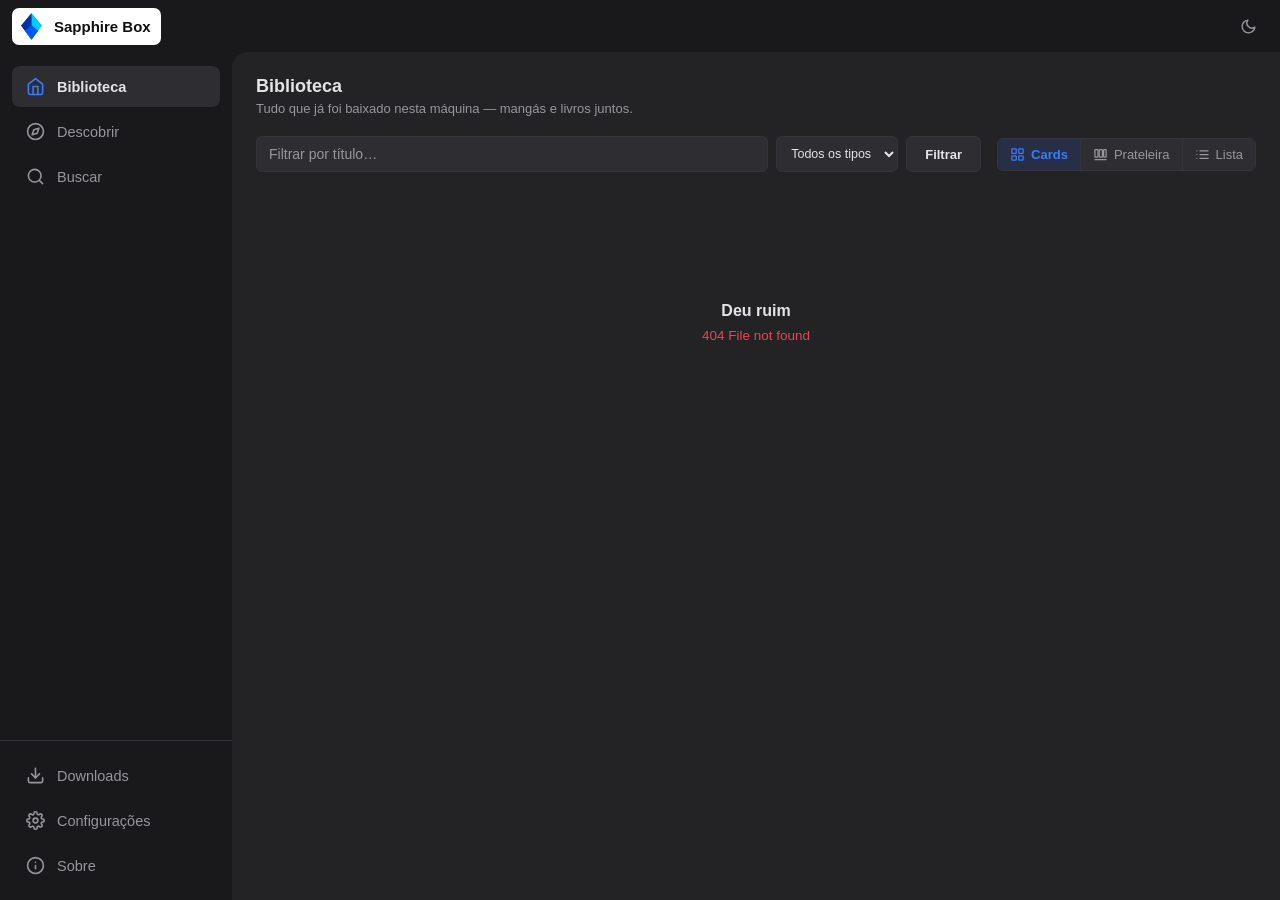
==== android/app/src/main/assets/web/index.html @ 7fe433a6 "feat: novo apk android proprio sem render" ====
<!doctype html>
<html lang="pt-BR">
<head>
<meta charset="utf-8">
<meta name="viewport" content="width=device-width, initial-scale=1">
<title>Sapphire Box</title>
<link rel="icon" type="image/png" href="assets/favicons/sapphire-box-favicon.png">
<link rel="stylesheet" href="styles.css?v=20260911-manual">
<script src="vendor/jszip.min.js"></script>
<script src="vendor/epub.min.js"></script>
<script src="vendor/pdf.min.js"></script>
</head>
<body>
  <div class="shell">
    <header class="topbar">
      <button class="brand" id="brand-home" title="Início">
        <img class="brand-logo" src="assets/sapphire-box.png" alt="" aria-hidden="true">
        <h1 class="brand-name">Sapphire Box</h1>
      </button>
      <div class="spacer"></div>
      <button class="icon-btn" id="theme-toggle" title="Alternar tema">
        <svg viewBox="0 0 24 24" fill="none" stroke="currentColor" stroke-width="2" stroke-linecap="round" stroke-linejoin="round" id="theme-icon"><circle cx="12" cy="12" r="4"/><path d="M12 2v2M12 20v2M4.9 4.9l1.4 1.4M17.7 17.7l1.4 1.4M2 12h2M20 12h2M4.9 19.1l1.4-1.4M17.7 6.3l1.4-1.4"/></svg>
      </button>
    </header>

    <div class="shell-body">
      <aside class="sidebar">
        <nav class="nav">
          <button class="nav-item active" data-view="library">
            <svg viewBox="0 0 24 24" fill="none" stroke="currentColor" stroke-width="2" stroke-linecap="round" stroke-linejoin="round"><path d="M3 9l9-7 9 7v11a2 2 0 0 1-2 2H5a2 2 0 0 1-2-2z"/><path d="M9 22V12h6v10"/></svg>
            Biblioteca
          </button>
          <button class="nav-item" data-view="discover">
            <svg viewBox="0 0 24 24" fill="none" stroke="currentColor" stroke-width="2" stroke-linecap="round" stroke-linejoin="round"><circle cx="12" cy="12" r="10"/><polygon points="16.24 7.76 14.12 14.12 7.76 16.24 9.88 9.88 16.24 7.76"/></svg>
            Descobrir
          </button>
          <button class="nav-item" data-view="search">
            <svg viewBox="0 0 24 24" fill="none" stroke="currentColor" stroke-width="2" stroke-linecap="round" stroke-linejoin="round"><circle cx="11" cy="11" r="8"/><path d="M21 21l-4.3-4.3"/></svg>
            Buscar
          </button>
        </nav>

        <nav class="nav nav-bottom">
          <button class="nav-item" data-view="downloads">
            <svg viewBox="0 0 24 24" fill="none" stroke="currentColor" stroke-width="2" stroke-linecap="round" stroke-linejoin="round"><path d="M21 15v4a2 2 0 0 1-2 2H5a2 2 0 0 1-2-2v-4"/><path d="M7 10l5 5 5-5"/><path d="M12 15V3"/></svg>
            Downloads
          </button>
          <button class="nav-item" data-view="settings">
            <svg viewBox="0 0 24 24" fill="none" stroke="currentColor" stroke-width="2" stroke-linecap="round" stroke-linejoin="round"><circle cx="12" cy="12" r="3"/><path d="M19.4 15a1.65 1.65 0 0 0 .33 1.82l.06.06a2 2 0 1 1-2.83 2.83l-.06-.06a1.65 1.65 0 0 0-1.82-.33 1.65 1.65 0 0 0-1 1.51V21a2 2 0 0 1-4 0v-.09A1.65 1.65 0 0 0 9 19.4a1.65 1.65 0 0 0-1.82.33l-.06.06a2 2 0 1 1-2.83-2.83l.06-.06a1.65 1.65 0 0 0 .33-1.82 1.65 1.65 0 0 0-1.51-1H3a2 2 0 0 1 0-4h.09A1.65 1.65 0 0 0 4.6 9a1.65 1.65 0 0 0-.33-1.82l-.06-.06a2 2 0 1 1 2.83-2.83l.06.06a1.65 1.65 0 0 0 1.82.33H9a1.65 1.65 0 0 0 1-1.51V3a2 2 0 0 1 4 0v.09a1.65 1.65 0 0 0 1 1.51 1.65 1.65 0 0 0 1.82-.33l.06-.06a2 2 0 1 1 2.83 2.83l-.06.06a1.65 1.65 0 0 0-.33 1.82V9a1.65 1.65 0 0 0 1.51 1H21a2 2 0 0 1 0 4h-.09a1.65 1.65 0 0 0-1.51 1z"/></svg>
            Configurações
          </button>
          <button class="nav-item" data-view="about">
            <svg viewBox="0 0 24 24" fill="none" stroke="currentColor" stroke-width="2" stroke-linecap="round" stroke-linejoin="round"><circle cx="12" cy="12" r="10"/><path d="M12 16v-4M12 8h.01"/></svg>
            Sobre
          </button>
        </nav>
      </aside>

      <div class="main">
        <div class="content">
          <h1 id="view-title">Biblioteca</h1>
          <p class="view-sub" id="view-sub">O que já foi baixado nesta máquina.</p>

          <button type="button" class="ghost-link" id="discover-back" hidden>
            <svg viewBox="0 0 24 24" fill="none" stroke="currentColor" stroke-width="2" stroke-linecap="round" stroke-linejoin="round"><path d="M15 18l-6-6 6-6"/></svg>
            Todas as fontes
          </button>

          <div class="discover-sources" id="discover-sources" data-panel hidden>
            <div class="source-grid" id="source-grid"></div>
          </div>

          <div class="segmented" id="search-category-toggle" hidden>
            <button type="button" data-search-category="manga">
              <svg viewBox="0 0 24 24" fill="none" stroke="currentColor" stroke-width="2" stroke-linecap="round" stroke-linejoin="round"><path d="M3 9l9-7 9 7v11a2 2 0 0 1-2 2H5a2 2 0 0 1-2-2z"/><path d="M9 22V12h6v10"/></svg>
              <span>Mangás</span>
            </button>
            <button type="button" data-search-category="livro">
              <svg viewBox="0 0 24 24" fill="none" stroke="currentColor" stroke-width="2" stroke-linecap="round" stroke-linejoin="round"><path d="M4 19.5A2.5 2.5 0 0 1 6.5 17H20"/><path d="M6.5 2H20v20H6.5A2.5 2.5 0 0 1 4 19.5v-15A2.5 2.5 0 0 1 6.5 2z"/></svg>
              <span>Livros</span>
            </button>
            <button type="button" data-search-category="quadrinho">
              <svg viewBox="0 0 24 24" fill="none" stroke="currentColor" stroke-width="2" stroke-linecap="round" stroke-linejoin="round"><rect x="3" y="3" width="8" height="8" rx="1"/><rect x="13" y="3" width="8" height="8" rx="1"/><rect x="3" y="13" width="8" height="8" rx="1"/><rect x="13" y="13" width="8" height="8" rx="1"/></svg>
              <span>Quadrinhos</span>
            </button>
          </div>

          <form class="searchbar" id="searchbar" hidden>
            <input type="search" id="query" placeholder="Buscar título…" autocomplete="off">
            <select id="source-select"></select>
            <button type="submit">Buscar</button>
          </form>

          <div class="library-toolbar" id="library-toolbar" hidden>
            <form class="searchbar" id="library-filterbar">
              <input type="search" id="library-query" placeholder="Filtrar por título…" autocomplete="off">
              <select id="library-kind">
                <option value="">Todos os tipos</option>
                <option value="manga">Mangás</option>
                <option value="book">Livros</option>
              </select>
              <button type="submit">Filtrar</button>
            </form>
            <div class="segmented" id="library-view-toggle">
              <button type="button" data-library-view="cards" title="Cards">
                <svg viewBox="0 0 24 24" fill="none" stroke="currentColor" stroke-width="2" stroke-linecap="round" stroke-linejoin="round"><rect x="3" y="3" width="7" height="7" rx="1"/><rect x="14" y="3" width="7" height="7" rx="1"/><rect x="3" y="14" width="7" height="7" rx="1"/><rect x="14" y="14" width="7" height="7" rx="1"/></svg>
                <span>Cards</span>
              </button>
              <button type="button" data-library-view="shelf" title="Prateleira">
                <svg viewBox="0 0 24 24" fill="none" stroke="currentColor" stroke-width="2" stroke-linecap="round" stroke-linejoin="round"><rect x="3" y="4" width="5" height="12" rx="1"/><rect x="10" y="4" width="5" height="12" rx="1"/><rect x="17" y="4" width="4" height="12" rx="1"/><path d="M3 20h18"/></svg>
                <span>Prateleira</span>
              </button>
              <button type="button" data-library-view="list" title="Lista">
                <svg viewBox="0 0 24 24" fill="none" stroke="currentColor" stroke-width="2" stroke-linecap="round" stroke-linejoin="round"><line x1="8" y1="6" x2="21" y2="6"/><line x1="8" y1="12" x2="21" y2="12"/><line x1="8" y1="18" x2="21" y2="18"/><line x1="3" y1="6" x2="3.01" y2="6"/><line x1="3" y1="12" x2="3.01" y2="12"/><line x1="3" y1="18" x2="3.01" y2="18"/></svg>
                <span>Lista</span>
              </button>
            </div>
          </div>

          <div class="setting-row" id="settings-panel" data-panel hidden>
            <label>Tema</label>
            <div class="segmented" id="theme-segmented">
              <button type="button" data-theme-value="dark">Escuro</button>
              <button type="button" data-theme-value="light">Claro</button>
            </div>

            <label style="margin-top:22px;">Pasta dos downloads</label>
            <div class="path-row">
              <input type="text" id="library-path-input" placeholder="/caminho/para/a/biblioteca">
              <button type="button" id="library-path-save">Salvar</button>
            </div>
            <p class="setting-hint" id="library-path-hint"></p>

            <label style="margin-top:22px;">Armazenamento</label>
            <div class="stats-row">
              <div class="stat-tile"><span class="stat-value" id="stat-files">—</span><span class="stat-label">arquivos baixados</span></div>
              <div class="stat-tile"><span class="stat-value" id="stat-size">—</span><span class="stat-label">em disco</span></div>
            </div>

            <label style="margin-top:22px;">Limpeza</label>
            <div class="danger-row">
              <button type="button" class="danger-action" id="settings-clear-library">Limpar tudo</button>
              <p class="setting-hint" id="settings-clear-hint"></p>
            </div>
          </div>

          <div class="downloads-panel" id="downloads-panel" data-panel hidden>
            <div class="state" id="downloads-empty">
              <p class="title">Nada baixando no momento</p>
              <p class="desc">Toque em "Baixar" num resultado de busca — a fila aparece aqui na hora.</p>
            </div>
            <div class="job-list" id="job-list"></div>
          </div>

          <div class="about-panel" id="about-panel" data-panel hidden>
            <p><strong>Sapphire Box</strong> — biblioteca e scraper de mangás, manhwas, livros e quadrinhos, em Python.</p>
            <p class="muted">Versão 1.0.0 · sucessor do FireScan (Rust/Tauri) · <a href="https://github.com/juankalleo/fire-scan" target="_blank" rel="noopener">código no GitHub</a></p>
          </div>

          <div class="state" id="state-empty" hidden>
            <p class="title">Nada por aqui ainda</p>
            <p class="desc"></p>
          </div>
          <div class="state" id="state-error" hidden>
            <p class="title">Deu ruim</p>
            <p class="desc"></p>
          </div>
          <div class="skeleton-grid" id="state-loading" hidden>
            <div class="skeleton-card"><div class="skeleton-cover"></div><div class="skeleton-line"></div><div class="skeleton-line short"></div></div>
            <div class="skeleton-card"><div class="skeleton-cover"></div><div class="skeleton-line"></div><div class="skeleton-line short"></div></div>
            <div class="skeleton-card"><div class="skeleton-cover"></div><div class="skeleton-line"></div><div class="skeleton-line short"></div></div>
            <div class="skeleton-card"><div class="skeleton-cover"></div><div class="skeleton-line"></div><div class="skeleton-line short"></div></div>
          </div>

          <div class="grid" id="grid"></div>
          <div class="library-sections" id="library-sections" hidden></div>

          <div class="pagination" id="pagination" hidden>
            <button type="button" id="page-prev">← Anterior</button>
            <span id="page-indicator"></span>
            <button type="button" id="page-next">Próxima →</button>
          </div>
        </div>

        <div class="detail-view" id="detail-view" hidden>
          <div class="detail-header">
            <button type="button" id="detail-back">
              <svg viewBox="0 0 24 24" fill="none" stroke="currentColor" stroke-width="2" stroke-linecap="round" stroke-linejoin="round"><path d="M15 18l-6-6 6-6"/></svg>
              Voltar
            </button>
          </div>
          <section class="detail-layout">
            <div class="detail-cover">
              <img id="detail-cover" alt="">
            </div>
            <div class="detail-main">
              <p class="detail-source" id="detail-source"></p>
              <h2 id="detail-title"></h2>
              <p class="detail-author" id="detail-author"></p>
              <div class="detail-meta" id="detail-meta"></div>
              <div class="detail-actions">
                <button type="button" class="primary-action" id="detail-download">Baixar</button>
                <button type="button" class="secondary-action" id="detail-read" hidden>Ler</button>
              </div>
              <div class="detail-synopsis" id="detail-synopsis"></div>
            </div>
          </section>
          <div class="state" id="detail-loading" hidden>
            <p class="title">Carregando detalhes</p>
            <p class="desc">Buscando ficha, formatos e tamanhos disponíveis.</p>
          </div>
          <div class="state" id="detail-error" hidden>
            <p class="title">Detalhes indisponíveis</p>
            <p class="desc"></p>
          </div>
        </div>

        <div class="reader" id="reader-view" hidden>
          <div class="reader-header">
            <button type="button" id="reader-back">
              <svg viewBox="0 0 24 24" fill="none" stroke="currentColor" stroke-width="2" stroke-linecap="round" stroke-linejoin="round"><path d="M15 18l-6-6 6-6"/></svg>
              Voltar
            </button>
            <h2 id="reader-title"></h2>
          </div>
          <div class="reader-toolbar">
            <button type="button" class="reader-tool" id="reader-prev" title="Anterior">
              <svg viewBox="0 0 24 24" fill="none" stroke="currentColor" stroke-width="2" stroke-linecap="round" stroke-linejoin="round"><path d="M15 18l-6-6 6-6"/></svg>
            </button>
            <button type="button" class="reader-tool" id="reader-next" title="Próximo">
              <svg viewBox="0 0 24 24" fill="none" stroke="currentColor" stroke-width="2" stroke-linecap="round" stroke-linejoin="round"><path d="M9 18l6-6-6-6"/></svg>
            </button>
            <button type="button" class="reader-tool" id="reader-zoom-out" title="Diminuir zoom">
              <svg viewBox="0 0 24 24" fill="none" stroke="currentColor" stroke-width="2" stroke-linecap="round" stroke-linejoin="round"><circle cx="11" cy="11" r="8"/><path d="M8 11h6M21 21l-4.3-4.3"/></svg>
            </button>
            <span class="reader-zoom" id="reader-zoom-label">100%</span>
            <button type="button" class="reader-tool" id="reader-zoom-in" title="Aumentar zoom">
              <svg viewBox="0 0 24 24" fill="none" stroke="currentColor" stroke-width="2" stroke-linecap="round" stroke-linejoin="round"><circle cx="11" cy="11" r="8"/><path d="M8 11h6M11 8v6M21 21l-4.3-4.3"/></svg>
            </button>
            <button type="button" class="reader-tool reader-tool-text" id="reader-zoom-reset">Ajustar</button>
            <button type="button" class="reader-tool reader-tool-text" id="reader-theme-page">Papel</button>
            <button type="button" class="reader-tool reader-tool-text" id="reader-text-mode" hidden>Texto</button>
            <button type="button" class="reader-tool reader-tool-text reader-mode-tool" id="reader-mode-pages" hidden>Páginas</button>
            <button type="button" class="reader-tool reader-tool-text reader-mode-tool" id="reader-mode-continuous" hidden>Contínua</button>
          </div>
          <div class="reader-body">
            <aside class="reader-toc" id="reader-toc"></aside>
            <div class="reader-viewer" id="reader-viewer">
              <div class="reader-manga" id="reader-manga" hidden>
                <button type="button" class="reader-nav prev" id="reader-page-prev" aria-label="Página anterior">‹</button>
                <img id="reader-page-img" alt="">
                <button type="button" class="reader-nav next" id="reader-page-next" aria-label="Próxima página">›</button>
                <div class="reader-page-indicator" id="reader-page-indicator"></div>
              </div>
              <div class="reader-strip" id="reader-strip" hidden></div>
              <div id="reader-pdf" hidden>
                <canvas id="reader-pdf-canvas"></canvas>
                <div class="reader-page-indicator" id="reader-pdf-indicator"></div>
              </div>
              <pre id="reader-text" hidden></pre>
              <div id="reader-epub" hidden></div>
              <div class="state" id="reader-empty" hidden>
                <p class="title">Nada pra ler ainda</p>
                <p class="desc"></p>
              </div>
            </div>
          </div>
        </div>
      </div>
    </div>
  </div>

  <template id="card-template">
    <article class="card">
      <div class="cover">
        <img loading="lazy">
        <div class="domain-badge">
          <svg viewBox="0 0 24 24" fill="none" stroke="currentColor" stroke-width="2" stroke-linecap="round" stroke-linejoin="round"><path d="M3 9l9-7 9 7v11a2 2 0 0 1-2 2H5a2 2 0 0 1-2-2z"/></svg>
        </div>
        <button type="button" class="card-menu" title="Opções do download" hidden>
          <svg viewBox="0 0 24 24" fill="none" stroke="currentColor" stroke-width="2" stroke-linecap="round" stroke-linejoin="round"><path d="M12 20h9"/><path d="M16.5 3.5a2.1 2.1 0 0 1 3 3L7 19l-4 1 1-4Z"/></svg>
        </button>
      </div>
      <h3 class="card-title"></h3>
      <span class="card-pill"></span>
      <div class="card-actions">
        <button type="button" class="card-open">Baixar</button>
      </div>
    </article>
  </template>

  <template id="list-row-template">
    <div class="list-row">
      <div class="list-row-thumb"><img loading="lazy"></div>
      <div class="list-row-info">
        <h3 class="list-row-title"></h3>
        <span class="list-row-pill"></span>
      </div>
      <div class="list-row-actions">
        <button type="button" class="list-row-open"></button>
        <button type="button" class="list-row-menu" title="Opções" hidden>
          <svg viewBox="0 0 24 24" fill="none" stroke="currentColor" stroke-width="2" stroke-linecap="round" stroke-linejoin="round"><path d="M12 20h9"/><path d="M16.5 3.5a2.1 2.1 0 0 1 3 3L7 19l-4 1 1-4Z"/></svg>
        </button>
      </div>
    </div>
  </template>

  <template id="source-tile-template">
    <button type="button" class="source-tile">
      <span class="source-tile-icon">
        <img alt="" hidden>
        <svg viewBox="0 0 24 24" fill="none" stroke="currentColor" stroke-width="2" stroke-linecap="round" stroke-linejoin="round"></svg>
      </span>
      <span class="source-tile-name"></span>
      <span class="source-tile-meta"></span>
    </button>
  </template>

  <template id="job-row-template">
    <div class="job-row">
      <div class="job-cover"><img loading="lazy"></div>
      <div class="job-info">
        <div class="job-title-row">
          <span class="job-title"></span>
          <span class="job-status"></span>
        </div>
        <div class="job-bar"><div class="job-bar-fill"></div></div>
        <div class="job-meta"></div>
      </div>
      <div class="job-actions">
        <button type="button" class="job-action job-read" title="Ler">
          <svg viewBox="0 0 24 24" fill="none" stroke="currentColor" stroke-width="2" stroke-linecap="round" stroke-linejoin="round"><path d="M12 7v14"/><path d="M3 18a1 1 0 0 1-1-1V4a1 1 0 0 1 1-1h5a4 4 0 0 1 4 4 4 4 0 0 1 4-4h5a1 1 0 0 1 1 1v13a1 1 0 0 1-1 1h-6a3 3 0 0 0-3 3 3 3 0 0 0-3-3z"/></svg>
        </button>
        <button type="button" class="job-action job-manual" title="Abrir no navegador">
          <svg viewBox="0 0 24 24" fill="none" stroke="currentColor" stroke-width="2" stroke-linecap="round" stroke-linejoin="round"><path d="M15 3h6v6"/><path d="M10 14 21 3"/><path d="M18 13v6a2 2 0 0 1-2 2H5a2 2 0 0 1-2-2V8a2 2 0 0 1 2-2h6"/></svg>
        </button>
        <button type="button" class="job-action job-import" title="Importar de Downloads">
          <svg viewBox="0 0 24 24" fill="none" stroke="currentColor" stroke-width="2" stroke-linecap="round" stroke-linejoin="round"><path d="M12 3v12"/><path d="m7 10 5 5 5-5"/><path d="M5 21h14"/></svg>
        </button>
        <button type="button" class="job-action job-cancel" title="Cancelar">
          <svg viewBox="0 0 24 24" fill="none" stroke="currentColor" stroke-width="2" stroke-linecap="round" stroke-linejoin="round"><circle cx="12" cy="12" r="10"/><path d="M15 9l-6 6M9 9l6 6"/></svg>
        </button>
        <button type="button" class="job-action job-retry" title="Tentar de novo">
          <svg viewBox="0 0 24 24" fill="none" stroke="currentColor" stroke-width="2" stroke-linecap="round" stroke-linejoin="round"><path d="M1 4v6h6"/><path d="M3.51 15a9 9 0 1 0 2.13-9.36L1 10"/></svg>
        </button>
        <button type="button" class="job-action job-delete" title="Remover da lista">
          <svg viewBox="0 0 24 24" fill="none" stroke="currentColor" stroke-width="2" stroke-linecap="round" stroke-linejoin="round"><path d="M3 6h18"/><path d="M8 6V4a2 2 0 0 1 2-2h4a2 2 0 0 1 2 2v2m3 0-1 14a2 2 0 0 1-2 2H7a2 2 0 0 1-2-2L4 6h16z"/></svg>
        </button>
      </div>
    </div>
  </template>

  <div class="modal-backdrop" id="format-modal" hidden>
    <div class="format-dialog" role="dialog" aria-modal="true" aria-labelledby="format-title">
      <div class="format-dialog-header">
        <h2 id="format-title">Escolher formato</h2>
        <button type="button" class="modal-close" id="format-close" aria-label="Fechar">
          <svg viewBox="0 0 24 24" fill="none" stroke="currentColor" stroke-width="2" stroke-linecap="round" stroke-linejoin="round"><path d="M18 6L6 18M6 6l12 12"/></svg>
        </button>
      </div>
      <p class="format-book" id="format-book"></p>
      <div class="format-options" id="format-options"></div>
      <p class="format-total" id="format-total"></p>
      <div class="format-actions">
        <button type="button" class="secondary-action" id="format-cancel">Cancelar</button>
        <button type="button" class="primary-action" id="format-confirm">Baixar</button>
      </div>
    </div>
  </div>

  <div class="modal-backdrop" id="chapter-modal" hidden>
    <div class="format-dialog chapter-dialog" role="dialog" aria-modal="true" aria-labelledby="chapter-title">
      <div class="format-dialog-header">
        <h2 id="chapter-title">Escolher capítulos</h2>
        <button type="button" class="modal-close" id="chapter-close" aria-label="Fechar">
          <svg viewBox="0 0 24 24" fill="none" stroke="currentColor" stroke-width="2" stroke-linecap="round" stroke-linejoin="round"><path d="M18 6L6 18M6 6l12 12"/></svg>
        </button>
      </div>
      <p class="format-book" id="chapter-book"></p>
      <div class="chapter-tools">
        <button type="button" id="chapter-select-missing">Não baixados</button>
        <button type="button" id="chapter-select-all">Todos</button>
        <button type="button" id="chapter-clear">Limpar</button>
      </div>
      <div class="chapter-options" id="chapter-options"></div>
      <p class="format-total" id="chapter-total"></p>
      <div class="format-actions">
        <button type="button" class="secondary-action" id="chapter-cancel">Cancelar</button>
        <button type="button" class="primary-action" id="chapter-confirm">Baixar</button>
      </div>
    </div>
  </div>

  <div class="mobile-fab" id="mobile-fab">
    <div class="fab-menu" id="fab-menu">
      <button class="fab-item" data-view="about">
        <span class="fab-label">Sobre</span>
        <span class="fab-icon"><svg viewBox="0 0 24 24" fill="none" stroke="currentColor" stroke-width="2" stroke-linecap="round" stroke-linejoin="round"><circle cx="12" cy="12" r="10"/><path d="M12 16v-4M12 8h.01"/></svg></span>
      </button>
      <button class="fab-item" data-view="settings">
        <span class="fab-label">Configurações</span>
        <span class="fab-icon"><svg viewBox="0 0 24 24" fill="none" stroke="currentColor" stroke-width="2" stroke-linecap="round" stroke-linejoin="round"><circle cx="12" cy="12" r="3"/><path d="M19.4 15a1.65 1.65 0 0 0 .33 1.82l.06.06a2 2 0 1 1-2.83 2.83l-.06-.06a1.65 1.65 0 0 0-1.82-.33 1.65 1.65 0 0 0-1 1.51V21a2 2 0 0 1-4 0v-.09A1.65 1.65 0 0 0 9 19.4a1.65 1.65 0 0 0-1.82.33l-.06.06a2 2 0 1 1-2.83-2.83l.06-.06a1.65 1.65 0 0 0 .33-1.82 1.65 1.65 0 0 0-1.51-1H3a2 2 0 0 1 0-4h.09A1.65 1.65 0 0 0 4.6 9a1.65 1.65 0 0 0-.33-1.82l-.06-.06a2 2 0 1 1 2.83-2.83l.06.06a1.65 1.65 0 0 0 1.82.33H9a1.65 1.65 0 0 0 1-1.51V3a2 2 0 0 1 4 0v.09a1.65 1.65 0 0 0 1 1.51 1.65 1.65 0 0 0 1.82-.33l.06-.06a2 2 0 1 1 2.83 2.83l-.06.06a1.65 1.65 0 0 0-.33 1.82V9a1.65 1.65 0 0 0 1.51 1H21a2 2 0 0 1 0 4h-.09a1.65 1.65 0 0 0-1.51 1z"/></svg></span>
      </button>
      <button class="fab-item" data-view="downloads">
        <span class="fab-label">Downloads</span>
        <span class="fab-icon"><svg viewBox="0 0 24 24" fill="none" stroke="currentColor" stroke-width="2" stroke-linecap="round" stroke-linejoin="round"><path d="M21 15v4a2 2 0 0 1-2 2H5a2 2 0 0 1-2-2v-4"/><path d="M7 10l5 5 5-5"/><path d="M12 15V3"/></svg></span>
      </button>
      <button class="fab-item" data-view="search">
        <span class="fab-label">Buscar</span>
        <span class="fab-icon"><svg viewBox="0 0 24 24" fill="none" stroke="currentColor" stroke-width="2" stroke-linecap="round" stroke-linejoin="round"><circle cx="11" cy="11" r="8"/><path d="M21 21l-4.3-4.3"/></svg></span>
      </button>
      <button class="fab-item" data-view="discover">
        <span class="fab-label">Descobrir</span>
        <span class="fab-icon"><svg viewBox="0 0 24 24" fill="none" stroke="currentColor" stroke-width="2" stroke-linecap="round" stroke-linejoin="round"><circle cx="12" cy="12" r="10"/><polygon points="16.24 7.76 14.12 14.12 7.76 16.24 9.88 9.88 16.24 7.76"/></svg></span>
      </button>
      <button class="fab-item" data-view="library">
        <span class="fab-label">Biblioteca</span>
        <span class="fab-icon"><svg viewBox="0 0 24 24" fill="none" stroke="currentColor" stroke-width="2" stroke-linecap="round" stroke-linejoin="round"><path d="M3 9l9-7 9 7v11a2 2 0 0 1-2 2H5a2 2 0 0 1-2-2z"/><path d="M9 22V12h6v10"/></svg></span>
      </button>
    </div>
    <button class="fab-main" id="fab-main" aria-label="Menu" aria-expanded="false">
      <svg class="icon-closed" viewBox="0 0 24 24" fill="none" stroke="currentColor" stroke-width="2" stroke-linecap="round" stroke-linejoin="round"><circle cx="11" cy="11" r="8"/><path d="M21 21l-4.3-4.3"/></svg>
      <svg class="icon-open" viewBox="0 0 24 24" fill="none" stroke="currentColor" stroke-width="2" stroke-linecap="round" stroke-linejoin="round"><path d="M18 6L6 18M6 6l12 12"/></svg>
    </button>
  </div>

  <script src="app.js?v=20260911-manual"></script>
</body>
</html>
---- android/app/src/main/assets/web/styles.css ----
/* Tema neutro (referência: painel GitLab — topbar e sidebar no mesmo
   tom, sem gradientes/glow, botões discretos com borda) + alternância
   clara/escuro de verdade via [data-theme] + localStorage. */
:root{
  --bg: #101012;
  --chrome: #19191c;
  --surface: #232326;
  --surface-alt: #2e2e32;
  --text: #E4E4E7;
  --text-secondary: #96969c;
  --border: #34343a;
  --brand: #3A7BFF;
  --shadow: 0 1px 2px rgba(0,0,0,0.3), 0 8px 24px -8px rgba(0,0,0,0.5);
}
:root[data-theme="light"]{
  --bg: #f1f2f4;
  --chrome: #ffffff;
  --surface: #f6f7f8;
  --surface-alt: #eceef0;
  --text: #1c1c1f;
  --text-secondary: #6b6b70;
  --border: #dcdce0;
  --brand: #3568DB;
  --shadow: 0 1px 2px rgba(0,0,0,0.05), 0 8px 20px -10px rgba(0,0,0,0.12);
}

*{box-sizing:border-box;}
[hidden]{display:none !important;}
html,body{height:100%;}
body{
  margin:0;
  background:var(--bg);
  color:var(--text);
  font-family:Arial,"Segoe UI",sans-serif;
  -webkit-font-smoothing:antialiased;
}
::selection{background:rgba(58,123,255,0.25); color:var(--text);}

::-webkit-scrollbar{width:8px; height:8px;}
::-webkit-scrollbar-track{background:var(--bg);}
::-webkit-scrollbar-thumb{background:var(--border); border-radius:999px;}
::-webkit-scrollbar-thumb:hover{background:var(--text-secondary);}
*{scrollbar-color:var(--border) var(--bg); scrollbar-width:thin;}

/* ---- shell: topbar spans full width, sidebar+content below it ---- */
.shell{display:flex; flex-direction:column; height:100vh;}
.shell-body{display:flex; flex:1; min-height:0; background:var(--chrome);}
@media (max-width:760px){.shell-body{flex-direction:column;}}

.topbar{
  flex-shrink:0; display:flex; align-items:center; justify-content:space-between;
  height:52px; padding:0 16px; gap:16px;
  background:var(--chrome);
}
.topbar .brand{
  display:flex; align-items:center; gap:9px; border:1px solid rgba(255,255,255,.18);
  background:#fff; color:#101012; padding:4px 9px 4px 5px; margin:-4px;
  border-radius:7px; cursor:pointer;
}
.topbar .brand:hover{background:#f5f7fb;}
.topbar .brand-logo{width:27px; height:27px; display:block; object-fit:contain;}
.topbar .brand-name{font-size:15px; font-weight:700; letter-spacing:0; margin:0; color:#101012;}
.topbar .spacer{flex:1;}
.topbar .icon-btn{
  display:flex; align-items:center; justify-content:center; width:32px; height:32px;
  border-radius:6px; border:1px solid transparent; background:none; color:var(--text-secondary);
  cursor:pointer;
}
.topbar .icon-btn:hover{background:var(--surface-alt); color:var(--text); border-color:var(--border);}
.topbar .icon-btn svg{width:17px; height:17px;}

/* ---- sidebar (some da vez pro FAB mobile — ver seção no fim do arquivo) ---- */
.sidebar{
  width:232px; flex-shrink:0;
  background:var(--chrome);
  display:flex; flex-direction:column;
  overflow-y:auto;
}
@media (max-width:760px){
  .sidebar{display:none;}
}

.nav{padding:14px 12px; display:flex; flex-direction:column; gap:4px;}
.nav-bottom{margin-top:auto; border-top:1px solid var(--border); padding-top:14px;}
.nav-item{
  display:flex; align-items:center; gap:12px; width:100%;
  padding:11px 14px; border-radius:8px; border:none;
  background:none; color:var(--text-secondary);
  font-family:inherit; font-size:14.5px; cursor:pointer; white-space:nowrap;
}
.nav-item svg{flex-shrink:0; width:19px; height:19px;}
.nav-item:hover{color:var(--text); background:var(--surface-alt);}
.nav-item.active{color:var(--text); background:var(--surface-alt); font-weight:600;}
.nav-item.active svg{color:var(--brand);}

/* ---- main: sem vão nenhum entre o chrome (sidebar+topbar) e o
   conteúdo — eles ficam grudados. O conteúdo só é um tom mais claro
   que o chrome, com um raio só no canto interno (onde encontra
   sidebar+topbar ao mesmo tempo), igual a um recorte no painel. ---- */
.main{
  flex:1; min-width:0; overflow-y:auto;
  background:var(--surface);
  border-top-left-radius:16px;
}
.main.reader-open{overflow:hidden;}
@media (max-width:760px){.main{border-top-left-radius:0;}}
.content{padding:24px;}
.content h1{margin:0 0 4px; font-size:18px; font-weight:700; letter-spacing:0;}
.view-sub{margin:0 0 20px; color:var(--text-secondary); font-size:13px;}

.searchbar{display:flex; gap:8px; margin-bottom:22px; flex-wrap:wrap;}
.searchbar input[type="search"]{
  flex:1; min-width:200px; padding:9px 12px; border-radius:6px;
  border:1px solid var(--border); background:var(--surface-alt); color:var(--text); font-size:14px;
}
.searchbar input[type="search"]::placeholder{color:var(--text-secondary);}
.searchbar select{
  padding:9px 10px; border-radius:6px; border:1px solid var(--border);
  background:var(--surface-alt); color:var(--text); font-size:12.5px;
}
.searchbar button{
  padding:9px 18px; border-radius:6px; border:1px solid var(--border);
  background:var(--surface-alt); color:var(--text); font-weight:600; font-size:13px; cursor:pointer;
}
.searchbar button:hover{border-color:var(--brand); color:var(--brand);}

/* ---- segmented control (settings) ---- */
.segmented{display:inline-flex; border:1px solid var(--border); border-radius:6px; overflow:hidden;}
.segmented button{
  padding:8px 16px; border:none; background:var(--surface-alt); color:var(--text-secondary);
  font-family:inherit; font-size:13px; cursor:pointer; border-right:1px solid var(--border);
}
.segmented button:last-child{border-right:none;}
.segmented button.active{background:rgba(58,123,255,0.14); color:var(--brand); font-weight:600;}
.setting-row{margin-bottom:20px;}
.setting-row label{display:block; font-size:12.5px; color:var(--text-secondary); margin-bottom:8px; text-transform:uppercase; letter-spacing:.04em;}

.path-row{display:flex; gap:8px; max-width:520px;}
.path-row input{
  flex:1; padding:9px 12px; border-radius:6px; border:1px solid var(--border);
  background:var(--surface-alt); color:var(--text); font-size:13.5px; font-family:inherit;
}
.path-row button{
  padding:9px 18px; border-radius:6px; border:1px solid var(--border);
  background:var(--surface-alt); color:var(--text); font-weight:600; font-size:13px; cursor:pointer;
}
.path-row button:hover{border-color:var(--brand); color:var(--brand);}
.setting-hint{margin:8px 0 0; font-size:12.5px; color:var(--text-secondary); min-height:16px;}

.stats-row{display:flex; gap:14px; flex-wrap:wrap;}
.stat-tile{
  display:flex; flex-direction:column; gap:4px; min-width:140px;
  padding:14px 18px; border-radius:8px; background:var(--surface-alt); border:1px solid var(--border);
}
.stat-value{font-size:22px; font-weight:700; font-variant-numeric:tabular-nums;}
.stat-label{font-size:11.5px; color:var(--text-secondary); text-transform:uppercase; letter-spacing:.04em;}
.danger-row{display:flex; align-items:center; gap:12px; flex-wrap:wrap;}
.danger-action{
  min-height:34px; padding:8px 14px; border-radius:6px; border:1px solid #e5484d;
  background:rgba(229,72,77,.08); color:#e5484d; font-size:13px; font-weight:800;
  font-family:inherit; cursor:pointer;
}
.danger-action:hover{background:rgba(229,72,77,.14);}

.pagination{display:flex; align-items:center; justify-content:center; gap:16px; margin-top:26px;}
.pagination button{
  padding:8px 16px; border-radius:6px; border:1px solid var(--border);
  background:var(--surface-alt); color:var(--text); font-size:13px; font-weight:600; cursor:pointer;
}
.pagination button:hover:not(:disabled){border-color:var(--brand); color:var(--brand);}
.pagination button:disabled{opacity:.4; cursor:default;}
.pagination span{font-size:12.5px; color:var(--text-secondary); font-variant-numeric:tabular-nums;}

/* ---- states ---- */
.state{display:flex; flex-direction:column; align-items:center; justify-content:center; height:256px; text-align:center;}
.state p.title{font-size:16px; font-weight:600; color:var(--text); margin:0;}
.state p.desc{color:var(--text-secondary); margin:8px 0 0; font-size:13.5px; max-width:52ch;}
.state p.desc code, .about-panel code{background:var(--surface-alt); border:1px solid var(--border); border-radius:4px; padding:1px 5px; font-size:12.5px;}
#state-error p.desc{color:#e5484d;}

/* ---- skeleton ---- */
.skeleton-grid{display:grid; gap:20px; grid-template-columns:repeat(auto-fill, minmax(160px,1fr));}
.skeleton-card{border-radius:8px; background:var(--surface-alt); border:1px solid var(--border); padding:12px;}
.skeleton-cover{width:100%; aspect-ratio:2/3; border-radius:6px; background:var(--border); animation:pulse 1.4s ease-in-out infinite;}
.skeleton-line{height:11px; border-radius:4px; background:var(--border); margin-top:10px; animation:pulse 1.4s ease-in-out infinite;}
.skeleton-line.short{width:60%;}
@keyframes pulse{0%,100%{opacity:1;} 50%{opacity:.4;}}
@media (prefers-reduced-motion:reduce){.skeleton-cover,.skeleton-line{animation:none;}}

/* ---- cards ---- */
.grid{display:grid; gap:20px; grid-template-columns:repeat(auto-fill, minmax(160px,1fr));}
.card{
  border-radius:8px; background:var(--surface); border:1px solid var(--border);
  padding:12px; display:flex; flex-direction:column; gap:9px;
  transition:border-color .15s;
}
.card:hover{border-color:var(--brand);}

.cover{position:relative; aspect-ratio:2/3; border-radius:6px; overflow:hidden; background:var(--border);}
.cover img{width:100%; height:100%; object-fit:cover; display:block;}
.cover .domain-badge{
  position:absolute; top:6px; left:6px; width:20px; height:20px; border-radius:5px;
  background:rgba(0,0,0,0.55); display:flex; align-items:center; justify-content:center;
}
.cover .domain-badge svg{width:12px; height:12px; color:#fff;}
.card-menu{
  position:absolute; top:6px; right:6px; width:28px; height:28px; border-radius:6px;
  border:1px solid rgba(255,255,255,.16); background:rgba(0,0,0,.58); color:#fff;
  display:flex; align-items:center; justify-content:center; cursor:pointer;
}
.card-menu svg{width:14px; height:14px;}
.card-menu:hover{border-color:var(--brand); color:#fff; background:rgba(0,0,0,.72);}

.card-title{margin:0; font-size:13px; font-weight:600; color:var(--text); line-height:1.3;}
.card-pill{
  align-self:flex-start; padding:2px 9px; border-radius:4px; font-size:10.5px; font-weight:600;
  background:rgba(58,123,255,0.14); color:var(--brand);
}
.card-actions{display:grid; grid-template-columns:1fr; gap:6px; margin-top:auto;}
.card-actions-dual{grid-template-columns:1fr 1fr;}
.card-open{
  margin-top:2px; padding:8px; border-radius:6px; border:1px solid var(--border);
  background:none; color:var(--text); font-size:12px; font-weight:600; font-family:inherit;
  text-align:center; text-decoration:none; cursor:pointer; width:100%;
}
.card-open:hover{border-color:var(--brand); color:var(--brand);}
.card-details{color:var(--text-secondary);}
.card-open:disabled{opacity:.5; cursor:default;}

.card.card-clickable{cursor:pointer;}
.card.card-clickable:hover{border-color:var(--brand);}

/* ---- library: toolbar + grouped sections (cards / shelf / list) ---- */
.library-toolbar{display:flex; align-items:center; justify-content:space-between; gap:16px; flex-wrap:wrap; margin-bottom:22px;}
.library-toolbar .searchbar{margin-bottom:0; flex:1;}
#library-view-toggle button, #search-category-toggle button{display:flex; align-items:center; gap:6px; padding:8px 12px;}
#library-view-toggle svg, #search-category-toggle svg{width:15px; height:15px; flex-shrink:0;}
#library-view-toggle span, #search-category-toggle span{white-space:nowrap;}
#search-category-toggle{margin-bottom:14px;}
@media (max-width:640px){
  #library-view-toggle span, #search-category-toggle span{display:none;}
  #library-view-toggle button, #search-category-toggle button{padding:9px;}
}

.library-sections{display:flex; flex-direction:column; gap:32px;}
.library-section-title{
  margin:0 0 14px; font-size:13px; font-weight:700; text-transform:uppercase;
  letter-spacing:.05em; color:var(--text-secondary);
}

.shelf{display:flex; gap:16px; overflow-x:auto; padding-bottom:6px; scrollbar-width:thin;}
.shelf .card{flex:0 0 auto; width:150px;}

.list{display:flex; flex-direction:column; gap:8px;}
.list-row{
  display:flex; align-items:center; gap:14px; padding:8px 12px 8px 8px;
  border-radius:8px; background:var(--surface); border:1px solid var(--border);
  transition:border-color .15s;
}
.list-row.card-clickable{cursor:pointer;}
.list-row.card-clickable:hover{border-color:var(--brand);}
.list-row-thumb{width:40px; height:56px; border-radius:5px; overflow:hidden; background:var(--border); flex-shrink:0;}
.list-row-thumb img{width:100%; height:100%; object-fit:cover; display:block;}
.list-row-info{flex:1; min-width:0; display:flex; flex-direction:column; gap:4px;}
.list-row-title{margin:0; font-size:13.5px; font-weight:600; color:var(--text); white-space:nowrap; overflow:hidden; text-overflow:ellipsis;}
.list-row-pill{font-size:11px; color:var(--text-secondary);}
.list-row-actions{display:flex; align-items:center; gap:8px; flex-shrink:0;}
.list-row-open{
  padding:7px 16px; border-radius:6px; border:1px solid var(--border); background:none;
  color:var(--text); font-size:12px; font-weight:600; font-family:inherit; cursor:pointer;
}
.list-row-open:hover{border-color:var(--brand); color:var(--brand);}
.list-row-menu{
  width:28px; height:28px; border-radius:6px; border:1px solid var(--border); background:none;
  color:var(--text-secondary); display:flex; align-items:center; justify-content:center; cursor:pointer; flex-shrink:0;
}
.list-row-menu svg{width:14px; height:14px;}
.list-row-menu:hover{border-color:var(--brand); color:var(--brand);}

/* ---- details ---- */
.detail-view{padding:24px; min-height:100%;}
.detail-header{margin-bottom:18px;}
.detail-header button{
  display:inline-flex; align-items:center; gap:6px; padding:8px 14px; border-radius:6px;
  border:1px solid var(--border); background:var(--surface-alt); color:var(--text);
  font-size:13px; font-weight:600; font-family:inherit; cursor:pointer;
}
.detail-header button:hover{border-color:var(--brand); color:var(--brand);}
.detail-header svg{width:16px; height:16px;}
.detail-layout{display:grid; grid-template-columns:minmax(170px,220px) minmax(0,720px); gap:28px; align-items:start;}
.detail-cover{
  width:100%; aspect-ratio:2/3; border-radius:8px; overflow:hidden;
  background:var(--border); border:1px solid var(--border);
}
.detail-cover img{width:100%; height:100%; object-fit:cover; display:block;}
.detail-main{min-width:0;}
.detail-source{margin:0 0 8px; color:var(--brand); font-size:11px; font-weight:700; text-transform:uppercase; letter-spacing:.05em;}
.detail-main h2{margin:0; font-size:25px; line-height:1.15; letter-spacing:0; font-weight:700;}
.detail-author{margin:8px 0 18px; color:var(--text-secondary); font-size:14px;}
.detail-meta{display:grid; grid-template-columns:repeat(auto-fit, minmax(136px,1fr)); gap:10px; margin-bottom:18px;}
.detail-meta-item{border-top:1px solid var(--border); padding-top:8px; min-width:0;}
.detail-meta-label{display:block; color:var(--text-secondary); font-size:10.5px; font-weight:700; text-transform:uppercase; letter-spacing:.05em;}
.detail-meta-value{display:block; color:var(--text); font-size:13px; font-weight:600; margin-top:3px; overflow:hidden; text-overflow:ellipsis; white-space:nowrap;}
.detail-actions{display:flex; gap:8px; flex-wrap:wrap; margin-bottom:22px;}
.primary-action,.secondary-action{
  min-height:36px; padding:9px 18px; border-radius:6px; font-size:13px; font-weight:700;
  font-family:inherit; cursor:pointer;
}
.primary-action{border:1px solid var(--brand); background:var(--brand); color:#fff;}
.primary-action:hover{filter:brightness(1.06);}
.secondary-action{border:1px solid var(--border); background:var(--surface-alt); color:var(--text);}
.secondary-action:hover{border-color:var(--brand); color:var(--brand);}
.detail-synopsis{color:var(--text); font-size:14px; line-height:1.65; max-width:76ch;}
.detail-synopsis:empty{display:none;}
@media (max-width:760px){
  .detail-layout{grid-template-columns:1fr; gap:18px;}
  .detail-cover{max-width:190px;}
  .detail-main h2{font-size:21px;}
}

/* ---- format modal ---- */
.modal-backdrop{
  position:fixed; inset:0; z-index:100; display:flex; align-items:center; justify-content:center;
  padding:18px; background:rgba(0,0,0,.58);
}
.format-dialog{
  width:min(520px,100%); max-height:min(620px,calc(100vh - 36px)); overflow:auto;
  border-radius:8px; background:var(--surface); border:1px solid var(--border); box-shadow:var(--shadow);
  padding:18px;
}
.format-dialog-header{display:flex; align-items:center; justify-content:space-between; gap:12px; margin-bottom:4px;}
.format-dialog h2{margin:0; font-size:16px; line-height:1.2;}
.modal-close{
  width:32px; height:32px; border-radius:6px; border:1px solid var(--border);
  background:var(--surface-alt); color:var(--text-secondary); display:flex; align-items:center; justify-content:center;
  cursor:pointer;
}
.modal-close:hover{border-color:var(--brand); color:var(--brand);}
.modal-close svg{width:16px; height:16px;}
.format-book{margin:0 0 14px; color:var(--text-secondary); font-size:12.5px; white-space:nowrap; overflow:hidden; text-overflow:ellipsis;}
.format-options{display:flex; flex-direction:column; gap:8px;}
.format-option{
  display:grid; grid-template-columns:20px minmax(0,1fr) auto; gap:10px; align-items:center;
  min-height:44px; padding:10px 12px; border:1px solid var(--border); border-radius:7px;
  background:var(--surface-alt); cursor:pointer;
}
.format-option:hover,.format-option.selected{border-color:var(--brand);}
.format-option input{margin:0; accent-color:var(--brand);}
.format-option-title{display:flex; align-items:center; gap:8px; min-width:0;}
.format-option-name{font-size:13px; font-weight:700;}
.format-option-badge{font-size:10px; font-weight:800; text-transform:uppercase; letter-spacing:.04em; color:var(--brand);}
.format-option-size{font-size:12px; color:var(--text-secondary); font-variant-numeric:tabular-nums; white-space:nowrap;}
.format-total{min-height:17px; margin:12px 0 0; color:var(--text-secondary); font-size:12px;}
.format-actions{display:flex; justify-content:flex-end; gap:8px; margin-top:16px;}
.chapter-dialog{width:min(620px,100%);}
.chapter-tools{display:flex; gap:8px; flex-wrap:wrap; margin:0 0 12px;}
.chapter-tools button{
  min-height:30px; padding:6px 10px; border-radius:6px; border:1px solid var(--border);
  background:var(--surface-alt); color:var(--text-secondary); font-size:12px; font-weight:700;
  font-family:inherit; cursor:pointer;
}
.chapter-tools button:hover{border-color:var(--brand); color:var(--brand);}
.chapter-options{
  display:grid; grid-template-columns:repeat(auto-fill, minmax(170px,1fr)); gap:8px;
  max-height:360px; overflow:auto; padding-right:2px;
}
.chapter-option{
  display:grid; grid-template-columns:18px minmax(0,1fr) auto; gap:9px; align-items:center;
  min-height:42px; padding:9px 10px; border-radius:7px; border:1px solid var(--border);
  background:var(--surface-alt); cursor:pointer;
}
.chapter-option:hover,.chapter-option.selected{border-color:var(--brand);}
.chapter-option.downloaded{background:var(--surface); opacity:.78;}
.chapter-option input{margin:0; accent-color:var(--brand);}
.chapter-option-title{font-size:12.5px; font-weight:700; overflow:hidden; text-overflow:ellipsis; white-space:nowrap;}
.chapter-option-badge{
  color:var(--text-secondary); font-size:9.5px; font-weight:800; text-transform:uppercase;
  letter-spacing:.04em; white-space:nowrap;
}
.chapter-option.downloaded .chapter-option-badge{color:#3ecf6b;}
@media (max-width:520px){
  .format-option{grid-template-columns:20px minmax(0,1fr); align-items:start;}
  .format-option-size{grid-column:2; justify-self:start;}
  .chapter-options{grid-template-columns:1fr;}
}

/* ---- discover ---- */
.ghost-link{
  display:inline-flex; align-items:center; gap:6px; margin-bottom:16px; padding:0;
  border:none; background:none; color:var(--text-secondary); font-size:13px; font-weight:600;
  font-family:inherit; cursor:pointer;
}
.ghost-link svg{width:14px; height:14px;}
.ghost-link:hover{color:var(--brand);}

.source-grid{display:grid; gap:16px; grid-template-columns:repeat(auto-fill, minmax(150px,1fr));}
.source-tile{
  display:flex; flex-direction:column; align-items:center; justify-content:center; gap:10px;
  aspect-ratio:1; border-radius:10px; background:var(--surface); border:1px solid var(--border);
  color:var(--text); font-family:inherit; cursor:pointer; transition:border-color .15s;
  padding:16px;
}
.source-tile:hover{border-color:var(--brand);}
.source-tile-icon{
  width:40px; height:40px; border-radius:10px; display:flex; align-items:center; justify-content:center;
  background:rgba(58,123,255,0.14); color:var(--brand); flex-shrink:0;
}
.source-tile-icon img{width:24px; height:24px; object-fit:contain; border-radius:5px;}
.source-tile-icon svg{width:20px; height:20px;}
.source-tile-name{font-size:13px; font-weight:700; text-align:center; line-height:1.3;}
.source-tile-meta{font-size:10.5px; font-weight:600; text-transform:uppercase; letter-spacing:.04em; color:var(--text-secondary);}

/* ---- downloads ---- */
.job-list{display:flex; flex-direction:column; gap:12px;}
.job-row{display:flex; gap:14px; padding:14px; border-radius:8px; background:var(--surface-alt); border:1px solid var(--border);}
.job-cover{width:52px; height:74px; border-radius:5px; overflow:hidden; background:var(--border); flex-shrink:0;}
.job-cover img{width:100%; height:100%; object-fit:cover; display:block;}
.job-info{flex:1; min-width:0; display:flex; flex-direction:column; gap:6px; justify-content:center;}
.job-title-row{display:flex; justify-content:space-between; gap:10px; align-items:baseline;}
.job-title{font-size:13.5px; font-weight:600; white-space:nowrap; overflow:hidden; text-overflow:ellipsis;}
.job-status{font-size:11px; text-transform:uppercase; letter-spacing:.04em; color:var(--text-secondary); flex-shrink:0;}
.job-status.completed{color:#3ecf6b;}
.job-status.error{color:#e5484d;}
.job-bar{height:6px; border-radius:999px; background:var(--border); overflow:hidden;}
.job-bar-fill{height:100%; background:var(--brand); border-radius:999px; transition:width .3s ease; width:0%;}
.job-row.error .job-bar-fill{background:#e5484d;}
.job-row.manual .job-bar-fill{background:#f5a524;}
.job-row.cancelled .job-bar-fill{background:var(--text-secondary);}
.job-status.cancelled{color:var(--text-secondary);}
.job-status.manual{color:#f5a524;}
.job-meta{font-size:11.5px; color:var(--text-secondary); white-space:nowrap; overflow:hidden; text-overflow:ellipsis;}

.job-actions{display:flex; flex-direction:row; gap:6px; align-items:center; flex-shrink:0;}
.job-action{
  width:32px; height:32px; border-radius:6px; border:1px solid var(--border);
  background:none; color:var(--text-secondary); display:flex; align-items:center; justify-content:center;
  cursor:pointer; flex-shrink:0;
}
.job-action svg{width:15px; height:15px;}
.job-action:hover{border-color:var(--brand); color:var(--brand);}
.job-action.job-read:hover{border-color:#3ecf6b; color:#3ecf6b;}
.job-action.job-manual:hover,.job-action.job-import:hover{border-color:#f5a524; color:#f5a524;}
.job-action.job-delete:hover{border-color:#e5484d; color:#e5484d;}

/* ---- reader ---- */
.reader{display:flex; flex-direction:column; height:100%; min-height:0; padding:24px;}
.reader-header{display:flex; align-items:center; gap:16px; padding-bottom:12px; flex-shrink:0;}
.reader-header h2{margin:0; font-size:16px; font-weight:700;}
.reader-header button{
  display:flex; align-items:center; gap:6px; padding:8px 14px; border-radius:6px;
  border:1px solid var(--border); background:var(--surface-alt); color:var(--text);
  font-size:13px; font-weight:600; cursor:pointer;
}
.reader-header button:hover{border-color:var(--brand); color:var(--brand);}
.reader-header svg{width:16px; height:16px;}

.reader-toolbar{
  display:flex; align-items:center; gap:8px; min-height:42px; padding:8px;
  border:1px solid var(--border); border-radius:8px; background:var(--chrome);
  margin-bottom:14px; width:max-content; max-width:100%; overflow:auto; flex-shrink:0;
}
.reader-tool{
  width:32px; height:30px; border-radius:6px; border:1px solid var(--border);
  background:var(--surface-alt); color:var(--text-secondary); display:flex; align-items:center; justify-content:center;
  font-family:inherit; font-size:12px; font-weight:700; cursor:pointer; flex-shrink:0;
}
.reader-tool svg{width:15px; height:15px;}
.reader-tool:hover,.reader-tool.active{border-color:var(--brand); color:var(--brand);}
.reader-tool:disabled{opacity:.38; cursor:default;}
.reader-tool:disabled:hover{border-color:var(--border); color:var(--text-secondary);}
.reader-tool-text{width:auto; padding:0 10px;}
.reader-zoom{
  min-width:48px; text-align:center; color:var(--text); font-size:12px; font-weight:800;
  font-variant-numeric:tabular-nums;
}
.reader-body{display:flex; gap:14px; flex:1; min-height:0; height:auto;}
.reader-toc{
  width:214px; flex-shrink:0; overflow-y:auto; display:flex; flex-direction:column; gap:2px;
  padding:8px; border:1px solid var(--border); border-radius:8px; background:var(--chrome);
}
.reader-toc button{
  display:block; width:100%; text-align:left; padding:9px 12px; border-radius:6px; border:none;
  background:none; color:var(--text-secondary); font-size:13px; font-family:inherit; cursor:pointer;
}
.reader-toc button:hover{background:var(--surface-alt); color:var(--text);}
.reader-toc button.active{background:var(--surface-alt); color:var(--brand); font-weight:600;}

.reader-viewer{
  flex:1; min-width:0; display:flex; align-items:center; justify-content:center; position:relative;
  min-height:0; overflow:auto; overscroll-behavior:contain;
  border:1px solid var(--border); border-radius:8px; background:#151516;
}
.reader-continuous-mode .reader-viewer{align-items:flex-start; justify-content:center;}
.reader-manga{position:relative; min-height:100%; width:100%; display:flex; align-items:flex-start; justify-content:center; padding:18px;}
.reader-manga img{width:100%; max-width:none; height:auto; object-fit:contain; border-radius:4px; box-shadow:0 2px 18px rgba(0,0,0,.28);}
.reader-strip{
  width:100%; min-height:100%; padding:18px; display:flex; flex-direction:column;
  align-items:center; gap:12px;
}
.reader-strip img{
  width:100%; max-width:none; height:auto; object-fit:contain; border-radius:4px;
  box-shadow:0 2px 18px rgba(0,0,0,.28); background:#09090a;
}
.reader-nav{
  position:absolute; top:0; bottom:0; width:15%; border:none; background:none; cursor:pointer;
  color:var(--text-secondary); font-size:32px; opacity:0; transition:opacity .15s, background .15s;
}
.reader-nav:hover{opacity:1; background:rgba(0,0,0,0.08);}
.reader-nav.prev{left:0;}
.reader-nav.next{right:0;}
.reader-page-indicator{
  position:absolute; bottom:10px; left:50%; transform:translateX(-50%);
  background:rgba(0,0,0,0.6); color:#fff; padding:4px 12px; border-radius:999px; font-size:11.5px;
  font-variant-numeric:tabular-nums;
}
#reader-pdf{
  position:relative; min-height:100%; width:100%; display:flex;
  align-items:flex-start; justify-content:center; padding:18px;
}
#reader-pdf canvas{max-width:100%; height:auto; border-radius:4px; box-shadow:0 2px 18px rgba(0,0,0,.28); background:#fff;}
#reader-text{
  width:min(820px,calc(100% - 28px)); min-height:calc(100% - 28px); overflow:visible;
  white-space:pre-wrap; font-family:Arial,"Segoe UI",sans-serif; font-size:14.5px; line-height:1.75;
  margin:14px auto; padding:34px 42px; color:#ededf0; background:#1b1b1e;
  border:1px solid #34343a; border-radius:6px;
}
#reader-epub{width:100%; height:100%; padding:12px; background:#151516;}
.reader.reader-paper .reader-viewer{background:#e9e1d4;}
.reader.reader-paper #reader-text{
  color:#201915; background:#f6f1e8; border-color:#dccfbd; box-shadow:0 2px 18px rgba(57,42,27,.12);
}
.reader.reader-paper #reader-epub{background:#f6f1e8;}
.reader.reader-paper .reader-strip img,.reader.reader-paper .reader-manga img{background:#fff; box-shadow:0 2px 16px rgba(57,42,27,.14);}
@media (max-width:760px){
  .reader{padding:16px; height:100%; min-height:0;}
  .reader-header{gap:10px;}
  .reader-toolbar{width:100%;}
  .reader-body{height:auto; flex-direction:column;}
  .reader-toc{width:100%; max-height:130px;}
  #reader-text{width:100%; padding:24px 22px;}
}

/* ---- about ---- */
.about-panel p{margin:0 0 10px; font-size:14px; line-height:1.5;}
.about-panel p.muted{color:var(--text-secondary); font-size:13px;}
.about-panel a{color:var(--brand); text-decoration:none;}
.about-panel a:hover{text-decoration:underline;}

/* ---- FAB de navegação mobile: sem sidebar em telas pequenas, o menu
   vira esse botão flutuante no canto inferior direito (mesma ideia do
   fab-flower do daisyUI, só que em pilha vertical com rótulo — mais
   confiável com muitos itens do que um arco puro). Some no desktop. ---- */
.mobile-fab{display:none;}
@media (max-width:760px){
  .mobile-fab{
    display:flex; flex-direction:column; align-items:flex-end; gap:14px;
    position:fixed; right:18px; bottom:18px; z-index:60;
  }
}

.fab-main{
  width:56px; height:56px; border-radius:50%; border:none; flex-shrink:0;
  background:var(--brand); color:#fff; box-shadow:var(--shadow); cursor:pointer;
  display:flex; align-items:center; justify-content:center; position:relative;
}
.fab-main svg{position:absolute; width:24px; height:24px; transition:opacity .15s, transform .15s;}
.fab-main .icon-open{opacity:0; transform:rotate(-45deg) scale(.6);}
.mobile-fab.open .fab-main .icon-closed{opacity:0; transform:rotate(45deg) scale(.6);}
.mobile-fab.open .fab-main .icon-open{opacity:1; transform:none;}

.fab-menu{
  display:flex; flex-direction:column; align-items:flex-end; gap:10px;
  max-height:0; opacity:0; pointer-events:none; overflow:hidden;
  transition:max-height .25s ease, opacity .2s ease;
}
.mobile-fab.open .fab-menu{max-height:600px; opacity:1; pointer-events:auto;}

.fab-item{
  display:flex; align-items:center; gap:10px; border:none; background:none; padding:0; cursor:pointer;
}
.fab-label{
  background:var(--chrome); color:var(--text); border:1px solid var(--border);
  padding:6px 12px; border-radius:999px; font-size:12.5px; white-space:nowrap; box-shadow:var(--shadow);
}
.fab-icon{
  width:40px; height:40px; border-radius:50%; flex-shrink:0;
  background:var(--chrome); border:1px solid var(--border); box-shadow:var(--shadow);
  display:flex; align-items:center; justify-content:center; color:var(--text-secondary);
}
.fab-icon svg{width:18px; height:18px;}
.fab-item.active .fab-icon{color:var(--brand); border-color:var(--brand);}
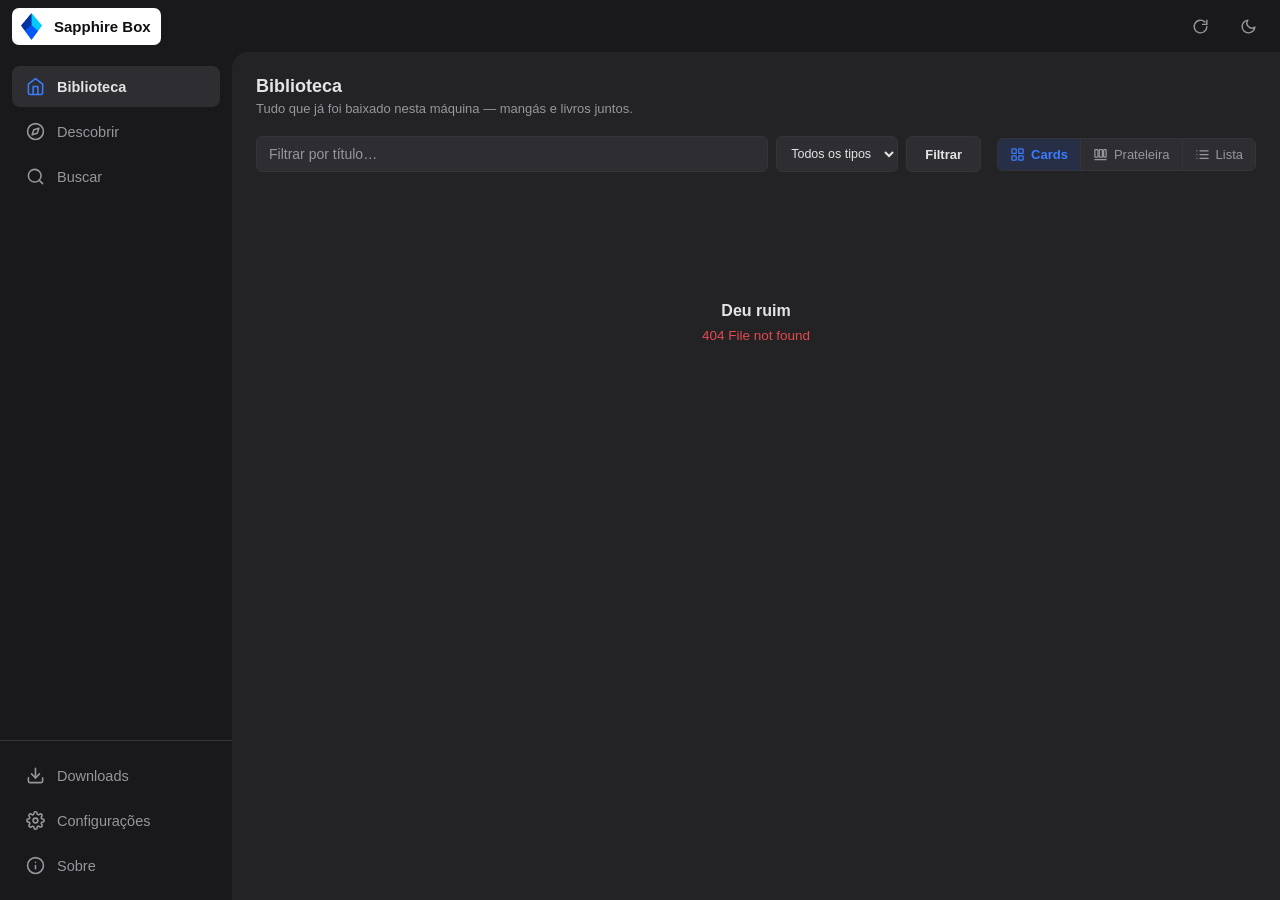
==== commit a622fae1: "feat: botao de atualizacao" ====
--- a/android/app/src/main/assets/web/index.html
+++ b/android/app/src/main/assets/web/index.html
@@ -18,6 +18,9 @@
         <h1 class="brand-name">Sapphire Box</h1>
       </button>
       <div class="spacer"></div>
+      <button class="icon-btn" id="update-check-btn" title="Verificar atualizações">
+        <svg viewBox="0 0 24 24" fill="none" stroke="currentColor" stroke-width="2" stroke-linecap="round" stroke-linejoin="round"><path d="M21 12a9 9 0 1 1-2.64-6.36"/><path d="M21 3v6h-6"/></svg>
+      </button>
       <button class="icon-btn" id="theme-toggle" title="Alternar tema">
         <svg viewBox="0 0 24 24" fill="none" stroke="currentColor" stroke-width="2" stroke-linecap="round" stroke-linejoin="round" id="theme-icon"><circle cx="12" cy="12" r="4"/><path d="M12 2v2M12 20v2M4.9 4.9l1.4 1.4M17.7 17.7l1.4 1.4M2 12h2M20 12h2M4.9 19.1l1.4-1.4M17.7 6.3l1.4-1.4"/></svg>
       </button>
@@ -127,6 +130,7 @@
             <label style="margin-top:22px;">Pasta dos downloads</label>
             <div class="path-row">
               <input type="text" id="library-path-input" placeholder="/caminho/para/a/biblioteca">
+              <button type="button" id="library-path-browse" hidden>Escolher pasta…</button>
               <button type="button" id="library-path-save">Salvar</button>
             </div>
             <p class="setting-hint" id="library-path-hint"></p>
@@ -222,6 +226,9 @@
               Voltar
             </button>
             <h2 id="reader-title"></h2>
+            <button type="button" id="reader-fullscreen" title="Tela cheia">
+              <svg viewBox="0 0 24 24" fill="none" stroke="currentColor" stroke-width="2" stroke-linecap="round" stroke-linejoin="round"><path d="M8 3H5a2 2 0 0 0-2 2v3M16 3h3a2 2 0 0 1 2 2v3M21 16v3a2 2 0 0 1-2 2h-3M8 21H5a2 2 0 0 1-2-2v-3"/></svg>
+            </button>
           </div>
           <div class="reader-toolbar">
             <button type="button" class="reader-tool" id="reader-prev" title="Anterior">
@@ -254,9 +261,12 @@
               </div>
               <div class="reader-strip" id="reader-strip" hidden></div>
               <div id="reader-pdf" hidden>
+                <button type="button" class="reader-nav prev" id="reader-pdf-prev" aria-label="Página anterior">‹</button>
                 <canvas id="reader-pdf-canvas"></canvas>
+                <button type="button" class="reader-nav next" id="reader-pdf-next" aria-label="Próxima página">›</button>
                 <div class="reader-page-indicator" id="reader-pdf-indicator"></div>
               </div>
+              <div class="reader-strip" id="reader-pdf-strip" hidden></div>
               <pre id="reader-text" hidden></pre>
               <div id="reader-epub" hidden></div>
               <div class="state" id="reader-empty" hidden>
@@ -350,6 +360,26 @@
     </div>
   </template>
 
+  <div class="modal-backdrop" id="update-modal" hidden>
+    <div class="format-dialog" role="dialog" aria-modal="true" aria-labelledby="update-title">
+      <div class="format-dialog-header">
+        <h2 id="update-title">Verificar atualizações</h2>
+        <button type="button" class="modal-close" id="update-close" aria-label="Fechar">
+          <svg viewBox="0 0 24 24" fill="none" stroke="currentColor" stroke-width="2" stroke-linecap="round" stroke-linejoin="round"><path d="M18 6L6 18M6 6l12 12"/></svg>
+        </button>
+      </div>
+      <p class="update-status" id="update-status">Verificando…</p>
+      <div class="update-progress" id="update-progress" hidden>
+        <div class="update-progress-bar" id="update-progress-bar"></div>
+      </div>
+      <div class="format-actions">
+        <a class="primary-action" id="update-download-link" href="https://github.com/juankalleo/sapphire-box/releases/latest" target="_blank" rel="noopener" hidden>Baixar atualização</a>
+        <button type="button" class="primary-action" id="update-install-btn" hidden>Atualizar agora</button>
+        <button type="button" class="secondary-action" id="update-close-btn">Fechar</button>
+      </div>
+    </div>
+  </div>
+
   <div class="modal-backdrop" id="format-modal" hidden>
     <div class="format-dialog" role="dialog" aria-modal="true" aria-labelledby="format-title">
       <div class="format-dialog-header">
--- a/android/app/src/main/assets/web/styles.css
+++ b/android/app/src/main/assets/web/styles.css
@@ -135,9 +135,9 @@
 .setting-row{margin-bottom:20px;}
 .setting-row label{display:block; font-size:12.5px; color:var(--text-secondary); margin-bottom:8px; text-transform:uppercase; letter-spacing:.04em;}
 
-.path-row{display:flex; gap:8px; max-width:520px;}
+.path-row{display:flex; flex-wrap:wrap; gap:8px; max-width:520px;}
 .path-row input{
-  flex:1; padding:9px 12px; border-radius:6px; border:1px solid var(--border);
+  flex:1 1 200px; padding:9px 12px; border-radius:6px; border:1px solid var(--border);
   background:var(--surface-alt); color:var(--text); font-size:13.5px; font-family:inherit;
 }
 .path-row button{
@@ -303,8 +303,8 @@
 .detail-meta-value{display:block; color:var(--text); font-size:13px; font-weight:600; margin-top:3px; overflow:hidden; text-overflow:ellipsis; white-space:nowrap;}
 .detail-actions{display:flex; gap:8px; flex-wrap:wrap; margin-bottom:22px;}
 .primary-action,.secondary-action{
-  min-height:36px; padding:9px 18px; border-radius:6px; font-size:13px; font-weight:700;
-  font-family:inherit; cursor:pointer;
+  display:inline-flex; align-items:center; justify-content:center; min-height:36px; padding:9px 18px;
+  border-radius:6px; font-size:13px; font-weight:700; font-family:inherit; cursor:pointer; text-decoration:none;
 }
 .primary-action{border:1px solid var(--brand); background:var(--brand); color:#fff;}
 .primary-action:hover{filter:brightness(1.06);}
@@ -338,6 +338,9 @@
 .modal-close:hover{border-color:var(--brand); color:var(--brand);}
 .modal-close svg{width:16px; height:16px;}
 .format-book{margin:0 0 14px; color:var(--text-secondary); font-size:12.5px; white-space:nowrap; overflow:hidden; text-overflow:ellipsis;}
+.update-status{margin:0; color:var(--text); font-size:13.5px; line-height:1.6;}
+.update-progress{margin-top:14px; height:8px; border-radius:999px; background:var(--surface-alt); border:1px solid var(--border); overflow:hidden;}
+.update-progress-bar{height:100%; width:0%; background:var(--brand); transition:width .2s;}
 .format-options{display:flex; flex-direction:column; gap:8px;}
 .format-option{
   display:grid; grid-template-columns:20px minmax(0,1fr) auto; gap:10px; align-items:center;
@@ -445,14 +448,15 @@
 /* ---- reader ---- */
 .reader{display:flex; flex-direction:column; height:100%; min-height:0; padding:24px;}
 .reader-header{display:flex; align-items:center; gap:16px; padding-bottom:12px; flex-shrink:0;}
-.reader-header h2{margin:0; font-size:16px; font-weight:700;}
+.reader-header h2{margin:0; font-size:16px; font-weight:700; flex:1; min-width:0; overflow:hidden; text-overflow:ellipsis; white-space:nowrap;}
 .reader-header button{
   display:flex; align-items:center; gap:6px; padding:8px 14px; border-radius:6px;
   border:1px solid var(--border); background:var(--surface-alt); color:var(--text);
-  font-size:13px; font-weight:600; cursor:pointer;
+  font-size:13px; font-weight:600; cursor:pointer; flex-shrink:0;
 }
 .reader-header button:hover{border-color:var(--brand); color:var(--brand);}
 .reader-header svg{width:16px; height:16px;}
+#reader-fullscreen{padding:8px;}
 
 .reader-toolbar{
   display:flex; align-items:center; gap:8px; min-height:42px; padding:8px;
@@ -518,6 +522,11 @@
   align-items:flex-start; justify-content:center; padding:18px;
 }
 #reader-pdf canvas{max-width:100%; height:auto; border-radius:4px; box-shadow:0 2px 18px rgba(0,0,0,.28); background:#fff;}
+.reader-strip .pdf-strip-page{width:100%; display:flex; justify-content:center;}
+.reader-strip .pdf-strip-page canvas{
+  max-width:100%; height:auto; min-height:220px; border-radius:4px;
+  box-shadow:0 2px 18px rgba(0,0,0,.28); background:#fff;
+}
 #reader-text{
   width:min(820px,calc(100% - 28px)); min-height:calc(100% - 28px); overflow:visible;
   white-space:pre-wrap; font-family:Arial,"Segoe UI",sans-serif; font-size:14.5px; line-height:1.75;
